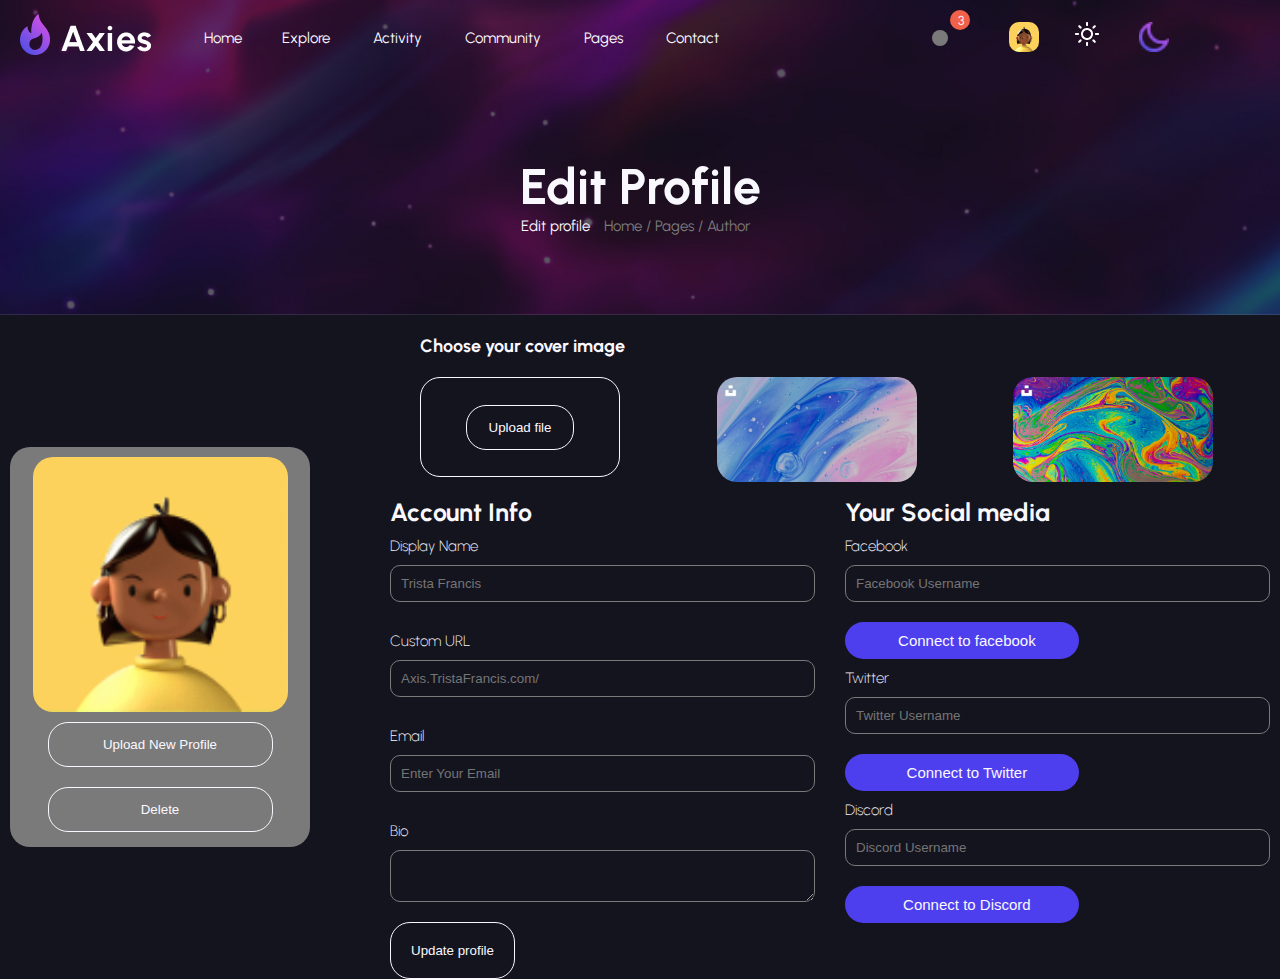
==== profile.html @ 5afe0bbf "first commit" ====
<!DOCTYPE html>
<html lang="en">
  <head>
    <meta charset="UTF-8" />
    <meta http-equiv="X-UA-Compatible" content="IE=edge" />
    <meta name="viewport" content="width=device-width, initial-scale=1.0" />
    <title>Document</title>
    <!-- css link -->
    <link rel="stylesheet" href="css/main.css" />
    <!-- google font -->
    <link rel="preconnect" href="https://fonts.googleapis.com" />
    <link rel="preconnect" href="https://fonts.gstatic.com" crossorigin />
    <link
      href="https://fonts.googleapis.com/css2?family=Urbanist:ital,wght@0,100;0,200;0,300;0,400;0,500;0,600;0,700;0,800;0,900;1,100;1,200;1,300;1,400;1,500;1,600;1,700;1,800;1,900&display=swap"
      rel="stylesheet"
    />
    <!-- font awesome -->
    <link
      rel="stylesheet"
      href="https://cdnjs.cloudflare.com/ajax/libs/font-awesome/6.1.1/css/all.min.css"
      integrity="sha512-KfkfwYDsLkIlwQp6LFnl8zNdLGxu9YAA1QvwINks4PhcElQSvqcyVLLD9aMhXd13uQjoXtEKNosOWaZqXgel0g=="
      crossorigin="anonymous"
      referrerpolicy="no-referrer"
    />
  </head>
  <body>
    <header class="header">
      <div class="hero-header">
        <div class="menu-container container">
          <nav class="header-nav-bar">
            <img src="images/logo_dark.png" alt="" class="header-logo" />
            <ul class="header-nav-bar-list">
              <li><a href="#">Home</a></li>

              <li class="header-nav-bar-list-item">
                <a href="#">Explore</a> <i class="fa-solid fa-caret-down"></i>
                <div class="sub-menu-1">
                  <ul>
                    <li><a href="#">Auctions</a></li>
                    <li><a href="#">Collections</a></li>
                    <li><a href="#">Today's Picks</a></li>
                    <li><a href="#">Sellers</a></li>
                  </ul>
                </div>
              </li>

              <li class="header-nav-bar__listitem">
                <a href="#">Activity</a> <i class="fa-solid fa-caret-down"></i>
                <div class="sub-menu-1">
                  <ul class="">
                    <li><a href="#">Streams</a></li>
                    <li><a href="#">Events</a></li>
                  </ul>
                </div>
              </li>
              <li class="">
                <a href="#">Community</a> <i class="fa-solid fa-caret-down"></i>
                <div class="sub-menu-1">
                  <ul class="">
                    <li><a href="#">Forum</a></li>
                    <li><a href="#">Social Medias</a></li>
                  </ul>
                </div>
              </li>
              <li class="">
                <a href="#">Pages</a> <i class="fa-solid fa-caret-down"></i>
                <div class="sub-menu-1">
                  <ul class="">
                    <li><a href="#">Blog</a></li>
                    <li><a href="#">FAQ</a></li>
                    <li><a href="#">Create Item</a></li>
                  </ul>
                </div>
              </li>
              <li><a href="#">Contact</a></li>
            </ul>
          </nav>
          <div class="header-search-bar">
            <div class="search">
              <i class="fa-solid fa-magnifying-glass"></i>
            </div>

            <div class="header-profile-detail">
              <i class="fa-solid fa-bell"></i>
            </div>
            <div class="header-profile-notification">
              <p>3</p>
            </div>
            <div class="header-profile-image">
              <img src="images/avt-1.jpg" alt="" />
            </div>

            <div class="switch-mode">
              <a href="#"
                ><img src="images/sun.png" alt="" class="light-mood"
              /></a>
              <a href="#"
                ><img src="images/moon-2.png" alt="" class="dark-mood"
              /></a>
            </div>
          </div>
        </div>
        <div class="edit-profile">
          <h3>Edit Profile</h3>
          <span class="edit-profile-text"
            >Edit profile <span>Home / Pages / Author</span></span
          >
        </div>
      </div>
    </header>
    <section class="main-hero">
      <div class="main-container container">
        <div class="profile-card">
          <div class="card-detail">
            <img src="images/avt-1.jpg" alt="" />
            <button>Upload New Profile</button>
            <button>Delete</button>
          </div>
        </div>
        <div class="profile-rt">
          <section class="choose-profile-cover">
            <h3 class="upload-file-header">Choose your cover image</h3>
            <div class="upload-photo">
              <div class="upload-file">
                <button>Upload file</button>
              </div>
              <div class="image-file-1">
                <img src="images/photo-1.jpeg" alt="" />
              </div>
              <div class="image-file-2">
                <img src="images/photo-2.jpeg" alt="" />
              </div>
            </div>
          </section>
          <form action="" class="profile-form">
            <div class="form-container">
              <h3>Account Info</h3>
              <div class="input-container">
                <label class="first-name" for="fname">Display Name</label>
                <input type="text" id="fname" name="fname" placeholder="Trista Francis"/>
              </div>
            <div class="input-container">
              <label class="last-name" for="lname">Custom URL</label>
              <input type="text" id="lname" name="lname" placeholder="Axis.TristaFrancis.com/"/>
            </div>
            <div class="input-container">
              <label class="email" for="fname">Email</label>
              <input type="text" id="fname" name="fname" placeholder="Enter Your Email"/>
            </div>
           <div class="input-container">
            <label class="bio" for="fname">Bio</label>
            <textarea name="bio" id="bio-input"></textarea>
           </div>
            
            <div class="update-profile">
              <button>Update profile</button>
            </div>
            </div>

            <div class="form-container">
              <h3>Your Social media</h3>
              <div class="input-container">
                <label class="facebook" for="fname">Facebook</label>
                <input type="text" id="facebook" name="fname" placeholder="Facebook Username"/>
                <button class="facebook-btn"><i class="fa-brands fa-facebook-f"></i>Connect to facebook</button>
              </div>

              <div class="input-container">
                <label class="twitter" for="fname">Twitter</label>
                <input type="text" id="twitter" name="twitter" placeholder="Twitter Username"/>
                <button class="twitter-btn"><i class="fa-brands fa-twitter"></i>Connect to Twitter</button>
              </div>

              <div class="input-container">
                <label class="discord" for="fname">Discord</label>
                <input type="text" id="discord" name="discord" placeholder="Discord Username"/>
                <button class="discord-btn"><i class="fa-brands fa-discord"></i>Connect to Discord</button>
              </div>
            </div>
            
          </form>

          
        </div>
      </div>
    </section>
  </body>
</html>
---- css/main.css ----
:root {
  --bg-color: #14141f;
  --dark-color: rgb(45, 44, 51);
  --gray-color: rgb(122, 122, 122);
  --darkGray-color:rgb(51, 52, 67);
  --black-color: rgb(0, 0, 0);
  --white-color: rgb(250, 248, 255);
  --orange-color: rgb(250, 196, 141);
  --lightPurple: rgb(231, 229, 253);
  --cream-color: rgb(254, 250, 241);
  --blue-color: rgb(78, 63, 238);
  --red-color: rgb(241, 97, 74);
  --green-color: rgb(54, 180, 59);
  --aqua-color: rgb(94, 212, 213);
  --pink-color: rgb(254, 244, 239);
  --purple-color:rgb(162, 77, 218);
}

* {
  padding: 0;
  margin: 0;
}

*,
*::before,
*::after {
  box-sizing: inherit;
}

html {
  box-sizing: border-box;
  font-size: 62.5%;
  scroll-behavior: smooth;
}

body {
  font-size: 62.5%;
  font-family: "Urbanist", "Roboto", sans-serif;
  width: 100%;
  overflow-x: hidden;
  background-color: var(--bg-color);
}

.container {
  width: 100%;
  margin-right: auto;
  margin-left: auto;
  padding: 0 1rem;
}

ul {
  list-style: none;
}

a {
  text-decoration: none;
  cursor: pointer;
}

i {
  color: var(--white-color);
  font-size: 1.5rem;
}

.menu-container {
  display: flex;
  flex-direction: row;
  text-align: center;
  align-items: center;
}

.header-nav-bar {
  width: 145rem;
  display: grid;
  grid-template-columns: 1fr 4fr;
  align-items: center;
  margin: 1rem 1rem;
  font-size: 1.5rem;
}

.header-nav-bar ul {
  display: inline-flex;
}

.header-nav-bar li {
  margin: 1rem;
}

.header-nav-bar i {
  color: var(--white-color);
  margin-left: 0.3rem;
}

.header-nav-bar a {
  color: var(--white-color);
  padding: 1rem;
}

.header-nav-bar a:hover {
  background-color: var(--gray-color);
  border-radius: 0.5rem;
}

.sub-menu-1 {
  display: none;
}

.header-nav-bar ul li:hover .sub-menu-1 {
  display: block;
  position: absolute;
  margin-top: 1.5rem;
  margin-left: -1.5rem;
  background-color: var(--gray-color);
  border-radius: 1rem;
}

.header-nav-bar ul li:hover .sub-menu-1 ul {
  display: block;
  margin: 1rem;
}

.header-nav-bar ul li:hover .sub-menu-1 li {
  padding: 1rem;
  border-bottom: 1px solid var(--white-color);
  background: transparent;
  border-radius: 0;
  text-align: left;
}

.header-nav-bar ul li:hover .sub-menu-1 :last-child {
  border-bottom: none;
}

.header-nav-bar ul li:hover .sub-menu-1 a {
  color: #343544;
}

.header-search-bar {
  display: grid;
  grid-template-columns: 1fr 1fr 1fr 1fr 1fr;
  justify-content: center;
  margin: 1rem 2rem;
  align-items: center;
}

.header-search-bar i {
  font-size: 2rem;
  color: var(--white-color);
}

.header-wallet {
  display: flex;
  flex-direction: row;
  justify-content: center;
  align-items: center;
  border: 1px solid var(--blue-color);
  border-radius: 2rem;
  padding: 0.5rem 4rem;
}

.header-wallet:hover {
  box-shadow: 0px 0px 10px var(--blue-color);
}

.header-wallet p {
  margin-left: 1rem;
  color: var(--white-color);
  font-size: 1.5rem;
}

.switch-mode {
  display: flex;
  flex-direction: row;
  justify-content: flex-end;
  margin: 0;
}

.switch-mode img {
  margin: 0 1rem;
  border-radius: 0.5rem;
  padding: 1rem;
}

.switch-mode .dark-mood {
  height: 5rem;
}

.hero-header {
  background-image: url("/images/bg-.jpg");
  background-position: center;
  background-size: cover;
  background-repeat: no-repeat;
  display: flex;
  flex-direction: column;
  justify-content: center;
  align-items: center;
  text-align: center;
}

.edit-profile {
  display: flex;
  flex-direction: column;
  margin: 8rem 0;
}

.edit-profile h3 {
  font-size: 5rem;
  color: var(--white-color);
}

.edit-profile span {
  color: var(--gray-color);
  font-size: 1.5rem;
  margin: 0 1rem;
}

.edit-profile p {
  color: var(--white-color);
}

.edit-profile-text {
  color: var(--white-color) !important;
}

.header-profile-detail {
  display: flex;
  flex-direction: row;
  align-items: center;
}

.header-profile-image img {
  width: 50%;
  border-radius: 1rem;
}

.header-profile-detail .fa-bell {
  background-color: var(--gray-color);
  border-radius: 1rem;
  padding: 0.8rem;
  position: relative;
}

.header-profile-notification {
  background-color: var(--red-color);
  width: 2rem;
  height: 2rem;
  border-radius: 5rem;
  padding: 0.8rem;
  position: absolute;
  right: 310px;
  top: 10px;
  display: flex;
  text-align: center;
  align-items: center;
}

.header-profile-notification p {
  font-size: 1.3rem;
  color: var(--white-color);
}

.main-container {
  display: grid;
  grid-template-columns: 300px auto;
  gap: 8rem;
}

.profile-rt {
  display: grid;
  grid-template-columns: 1fr;
  grid-template-rows: min-content;
}

.profile-card {
  display: flex;
  flex-direction: column;
  justify-content: center;
  align-items: center;
}

.choose-profile-cover {
  display: flex;
  flex-direction: column;
  justify-content: flex-start;
}

.choose-profile-cover h3 {
  margin: 2rem 3rem 0 3rem;
}

.profile-form {
  display: grid;
  grid-template-columns: 1fr 1fr;
  grid-template-rows: 1fr;
  gap: 3rem;
}

.profile-form h3 {
  font-size: 2.5rem;
  color: var(--white-color);
}

.form-container {
  display: flex;
  flex-direction: column;
}

.input-container {
  display: flex;
  flex-direction: column;
  width: 100%;
}

.card-detail {
  width: 30rem;
  height: 40rem;
  display: flex;
  flex-direction: column;
  justify-content: flex-start;
  align-items: center;
  background-color: var(--gray-color);
  border-radius: 2rem;
  margin: 2rem;
}

.card-detail img {
  width: 85%;
  border-radius: 2rem;
  margin: 1rem 2rem 0 2rem;
}

.card-detail button {
  width: 75%;
  border-radius: 2rem;
  background: transparent;
  padding: 1.4rem;
  margin: 1rem 1rem;
  border: 1px solid var(--white-color);
  color: var(--white-color);
}

.card-detail button:hover {
  box-shadow: 0px 0px 10px var(--blue-color);
  background-color: var(--white-color);
  color: var(--black-color);
  cursor: pointer;
}

.upload-photo {
  width: 100%;
  display: grid;
  grid-template-columns: repeat(3, 1fr);
  grid-template-rows: 100px;
  grid-auto-rows: 100px;
  gap: 1rem;
  margin: 2rem 3rem;
}

.upload-file-header {
  color: var(--white-color);
  font-size: 1.8rem;
  display: flex;
  margin-bottom: 5rem;
  align-items: center;
  text-align: center;
}

.image-file-1 img {
  width: 20rem;
  border-radius: 2rem;
}

.image-file-2 img {
  width: 20rem;
  border-radius: 2rem;
}

.upload-file {
  display: flex;
  flex-direction: row;
  justify-content: center;
  align-items: center;
  width: 20rem;
  height: 10rem;
  border: 1px solid var(--white-color);
  border-radius: 2rem;
}

.upload-file button {
  width: 55%;
  border-radius: 2rem;
  background: transparent;
  padding: 1.4rem;
  margin: 1rem 1rem;
  border: 1px solid var(--white-color);
  color: var(--white-color);
}

.upload-file button:hover {
  cursor: pointer;
  box-shadow: 0px 0px 10px var(--blue-color);
}

.account-info {
  display: flex;
  flex-direction: column;
  justify-content: flex-start;
}

.account-info h3 {
  font-size: 2.5rem;
  margin-bottom: 2rem;
}

.first-name,
.last-name,
.email,
.bio {
  font-size: 1.5rem;
  color: var(--white-color);
  font-weight: 200;
  margin: 1rem 0;
}

#fname,
#lname,
#bio-input {
  width: 100%;
  border-radius: 1rem;
  background: transparent;
  border: 1px solid var(--gray-color);
  padding: 1rem;
  margin-bottom: 2rem;
}

.update-profile {
  display: flex;
  align-items: center;
  width: 100%;
}

.update-profile button {
  padding: 2rem;
  background: transparent;
  border: 1px solid var(--white-color);
  border-radius: 2rem;
  color: var(--white-color);
  cursor: pointer;
}

.facebook,
.twitter,
.discord {
  font-size: 1.5rem;
  color: var(--white-color);
  font-weight: 200;
  margin: 1rem 0;
}

#facebook,
#twitter,
#discord {
  width: 100%;
  border-radius: 1rem;
  background: transparent;
  border: 1px solid var(--gray-color);
  padding: 1rem;
  margin-bottom: 2rem;
}

.facebook-btn,
.twitter-btn,
.discord-btn {
  width: 55%;
  padding: 1rem;
  background-color: var(--blue-color);
  color: var(--white-color);
  font-size: 1.5rem;
  border-radius: 2rem;
  border: none;
}

.facebook-btn:hover,
.twitter-btn:hover,
.discord-btn:hover {
  transition: all .2s ease-in-out;
  transform: scale(1.1);
  cursor: pointer;
}

.facebook-btn i,
.twitter-btn i,
.discord-btn i {
  font-size: 1.5rem;
  margin: 0 0.5rem;
}
/*# sourceMappingURL=main.css.map */
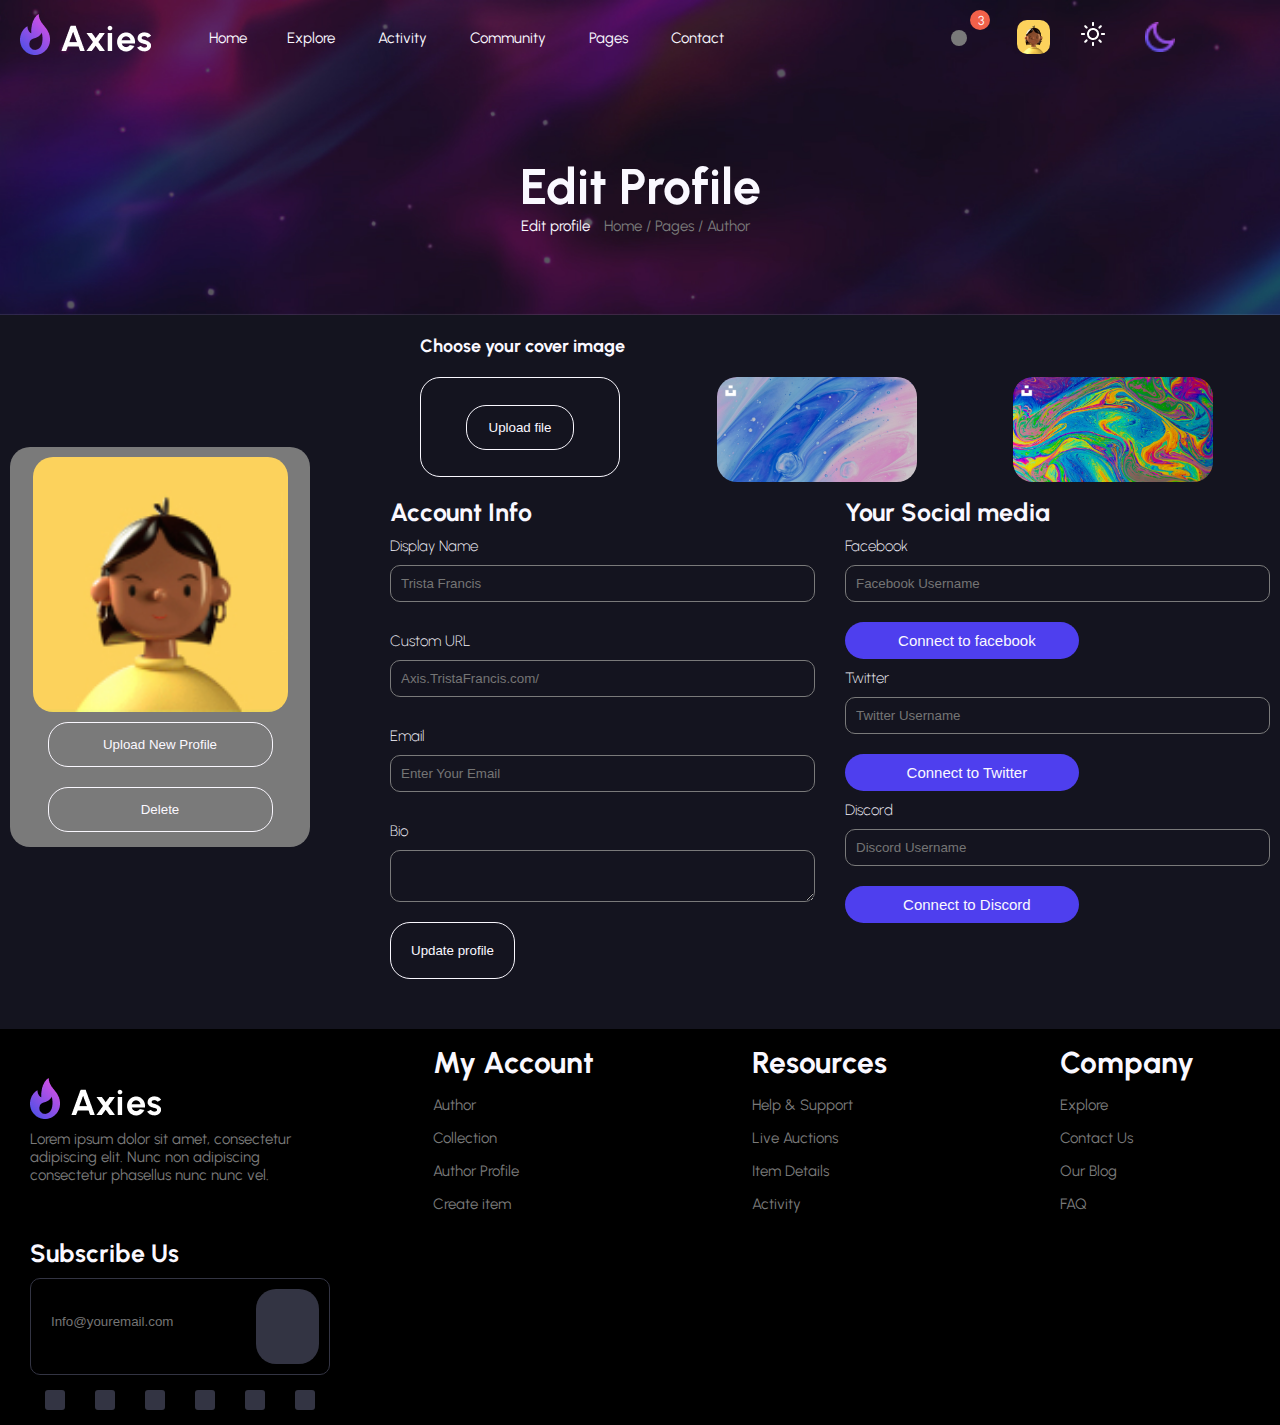
==== commit feb5dd6b: "added footer" ====
--- a/profile.html
+++ b/profile.html
@@ -184,5 +184,74 @@
         </div>
       </div>
     </section>
+
+    <footer class="footer">
+      <div class="footer-container">
+        <div class="footer-logo">
+          <img src="images/logo_dark.png" alt="">
+          <p>Lorem ipsum dolor sit amet, 
+            consectetur adipiscing elit.
+            Nunc non adipiscing consectetur 
+            phasellus nunc nunc vel. </p>
+        </div>
+        
+        <div class="footer-my-account">
+          
+          <ul>
+            <li><h3>My Account</h3></li>
+            <li>Author</li>
+            <li>Collection</li>
+            <li>Author Profile</li>
+            <li>Create item</li>
+          </ul>
+        </div>
+
+        <div class="footer-resources">
+          <ul>
+            <li><h3>Resources</h3></li>
+            <li>Help & Support</li>
+            <li>Live Auctions</li>
+            <li>Item Details</li>
+            <li>Activity</li>
+          </ul>
+          
+         
+        </div>
+
+        <div class="footer-company">
+          <ul>
+          <li><h3>Company</h3></li>
+            <li>Explore</li>
+            <li>Contact Us</li>
+            <li>Our Blog</li>
+            <li>FAQ</li>
+          </ul>
+        </div>
+
+        <div class="subscribe">
+          <h3>Subscribe Us</h3>
+          <div class="subscribe-form">
+            <input type="text" placeholder="Info@youremail.com">
+            <button type="submit"><i class="fa-brands fa-telegram"></i></button>
+          
+          </div>
+
+            
+<div class="footer-social-media">
+  <ul>
+    <li><i class="fa-brands fa-discord"></i></li>
+    <li><i class="fa-brands fa-twitter"></i></li>
+    <li><i class="fa-brands fa-instagram"></i></li>
+    <li><i class="fa-brands fa-youtube"></i></li>
+    <li><i class="fa-brands fa-telegram"></i></li>
+    <li><i class="fa-brands fa-facebook-f"></i></li>
+  </ul>
+</div>
+            
+          </div>
+        </div>
+      </div>
+
+    </footer>
   </body>
 </html>
--- a/css/main.css
+++ b/css/main.css
@@ -2,7 +2,7 @@
   --bg-color: #14141f;
   --dark-color: rgb(45, 44, 51);
   --gray-color: rgb(122, 122, 122);
-  --darkGray-color:rgb(51, 52, 67);
+  --darkGray-color: rgb(51, 52, 67);
   --black-color: rgb(0, 0, 0);
   --white-color: rgb(250, 248, 255);
   --orange-color: rgb(250, 196, 141);
@@ -13,7 +13,7 @@
   --green-color: rgb(54, 180, 59);
   --aqua-color: rgb(94, 212, 213);
   --pink-color: rgb(254, 244, 239);
-  --purple-color:rgb(162, 77, 218);
+  --purple-color: rgb(162, 77, 218);
 }
 
 * {
@@ -70,7 +70,7 @@
 }
 
 .header-nav-bar {
-  width: 145rem;
+  width: 160rem;
   display: grid;
   grid-template-columns: 1fr 4fr;
   align-items: center;
@@ -229,7 +229,7 @@
 }
 
 .header-profile-image img {
-  width: 50%;
+  width: 60%;
   border-radius: 1rem;
 }
 
@@ -247,7 +247,7 @@
   border-radius: 5rem;
   padding: 0.8rem;
   position: absolute;
-  right: 310px;
+  right: 290px;
   top: 10px;
   display: flex;
   text-align: center;
@@ -312,15 +312,15 @@
 }
 
 .card-detail {
+  display: flex;
+  flex-direction: column;
+  justify-content: flex-start;
+  align-items: center;
   width: 30rem;
   height: 40rem;
-  display: flex;
-  flex-direction: column;
-  justify-content: flex-start;
-  align-items: center;
+  border-radius: 2rem;
+  margin: 2rem;
   background-color: var(--gray-color);
-  border-radius: 2rem;
-  margin: 2rem;
 }
 
 .card-detail img {
@@ -483,7 +483,7 @@
 .facebook-btn:hover,
 .twitter-btn:hover,
 .discord-btn:hover {
-  transition: all .2s ease-in-out;
+  transition: all 0.2s ease-in-out;
   transform: scale(1.1);
   cursor: pointer;
 }
@@ -494,4 +494,120 @@
   font-size: 1.5rem;
   margin: 0 0.5rem;
 }
+
+.footer {
+  background-color: var(--black-color);
+  margin-top: 5rem;
+}
+
+.footer-container {
+  display: grid;
+  grid-template-columns: repeat(4, 1fr);
+  align-items: center;
+  justify-content: center;
+}
+
+.footer-logo {
+  display: flex;
+  flex-direction: column;
+}
+
+.footer-logo p {
+  color: var(--gray-color);
+  font-size: 1.5rem;
+  margin: 0 3rem;
+}
+
+.footer-logo img {
+  width: 133px;
+  margin: 0 3rem;
+}
+
+.footer-my-account,
+.footer-resources,
+.footer-company {
+  display: flex;
+  justify-content: center;
+}
+
+.footer-my-account h3,
+.footer-resources h3,
+.footer-company h3 {
+  font-size: 3rem;
+  color: var(--white-color);
+}
+
+.footer-my-account li,
+.footer-resources li,
+.footer-company li {
+  color: var(--gray-color);
+  font-size: 1.5rem;
+  margin: 1.5rem 0;
+}
+
+.subscribe {
+  display: flex;
+  flex-direction: column;
+  margin: 0 3rem;
+}
+
+.subscribe h3 {
+  font-size: 2.5rem;
+  color: var(--white-color);
+  margin: 1rem 0;
+}
+
+.subscribe-form {
+  display: flex;
+  flex-direction: row;
+  border: 1px solid var(--darkGray-color);
+  border-radius: 1rem;
+  padding: 1rem;
+}
+
+.subscribe-form input {
+  width: 100%;
+  height: 65px;
+  border: none;
+  background-color: transparent;
+  outline: none;
+  padding: 1rem;
+  margin-bottom: 1rem;
+}
+
+.subscribe-form input i {
+  display: flex;
+  flex-direction: row;
+  font-size: 4rem;
+  background-color: var(--gray-color);
+  color: var(--white-color);
+  padding: 2rem;
+  justify-content: flex-end;
+  border-radius: 0 1rem 1rem 0;
+}
+
+.subscribe-form button {
+  box-sizing: border-box;
+  background-color: var(--darkGray-color);
+  width: 30%;
+  border: none;
+  border-radius: 2rem;
+  cursor: pointer;
+}
+
+.footer-social-media ul {
+  display: flex;
+  flex-direction: row;
+}
+
+.footer-social-media ul li {
+  margin: 1.5rem;
+  padding: 1rem;
+  border-radius: 0.3rem;
+  background-color: var(--darkGray-color);
+}
+
+.footer-social-media ul li:hover {
+  background-color: var(--gray-color);
+}
 /*# sourceMappingURL=main.css.map */